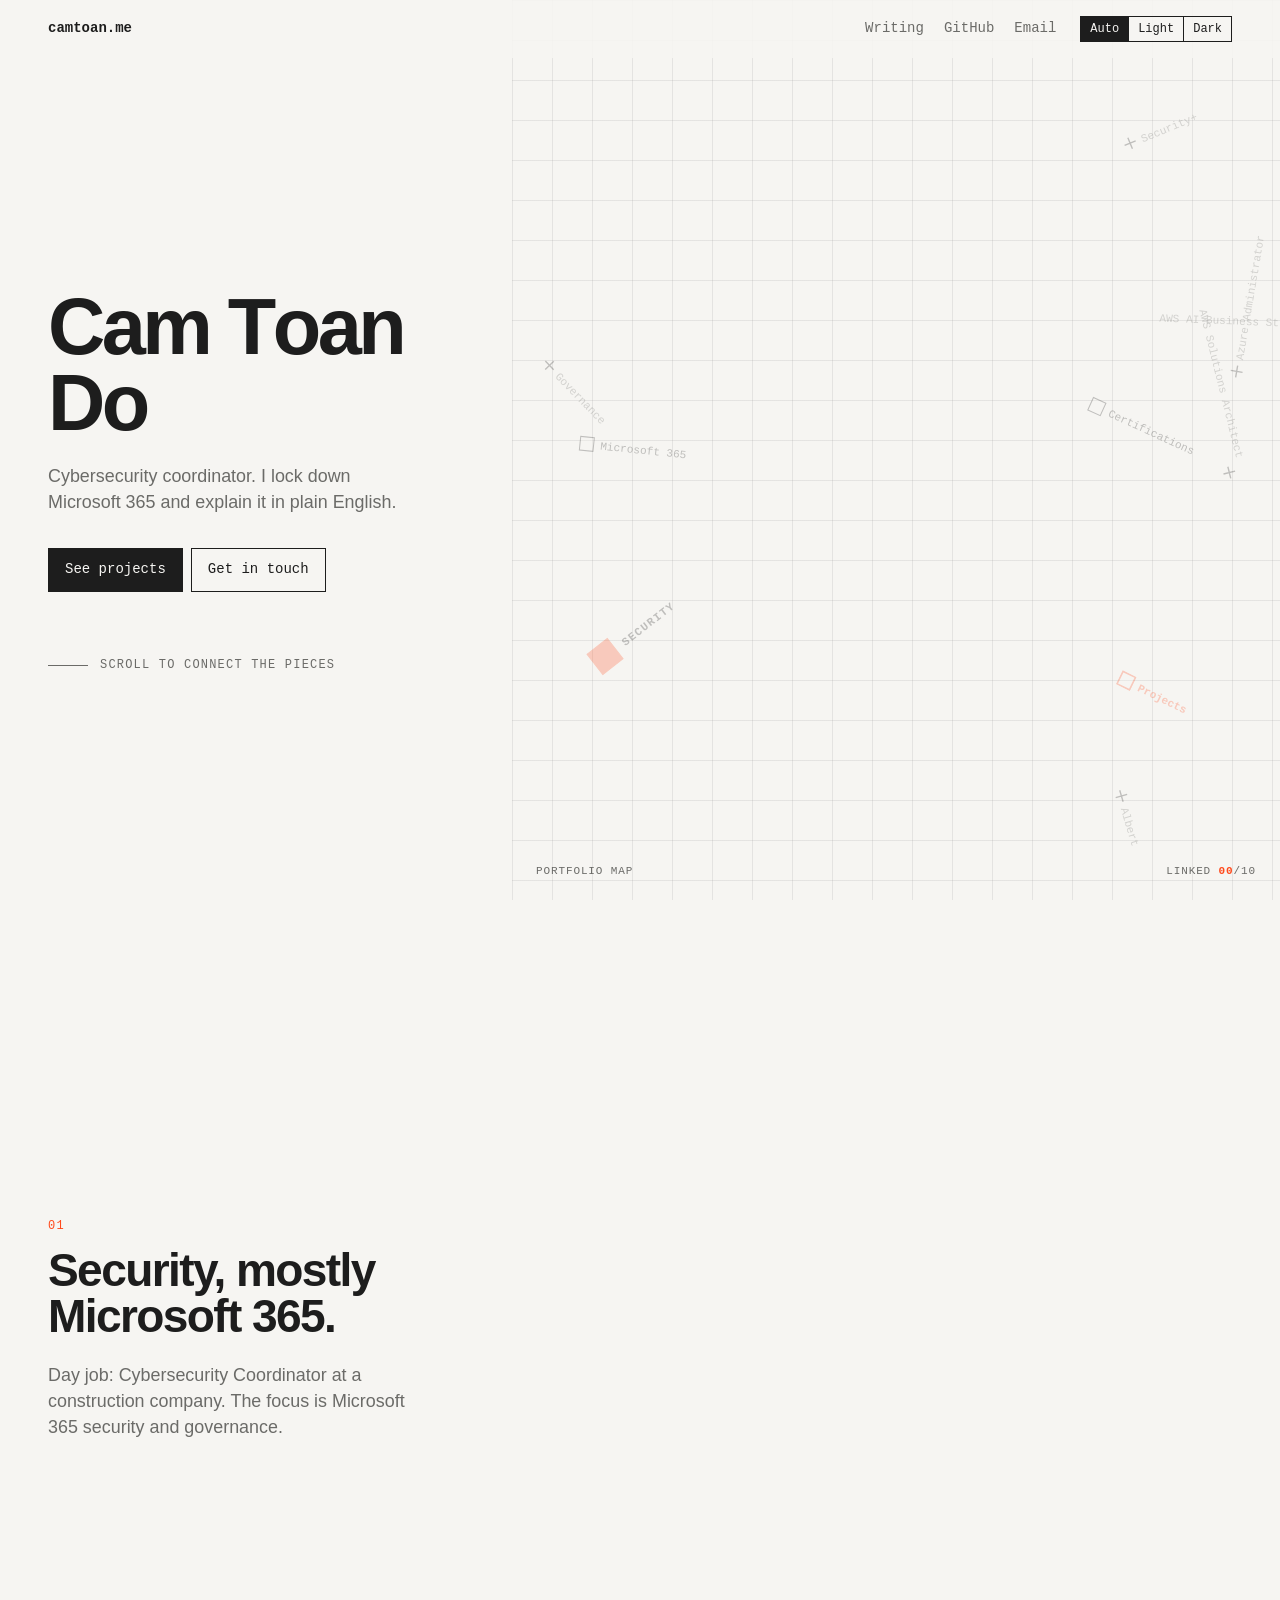
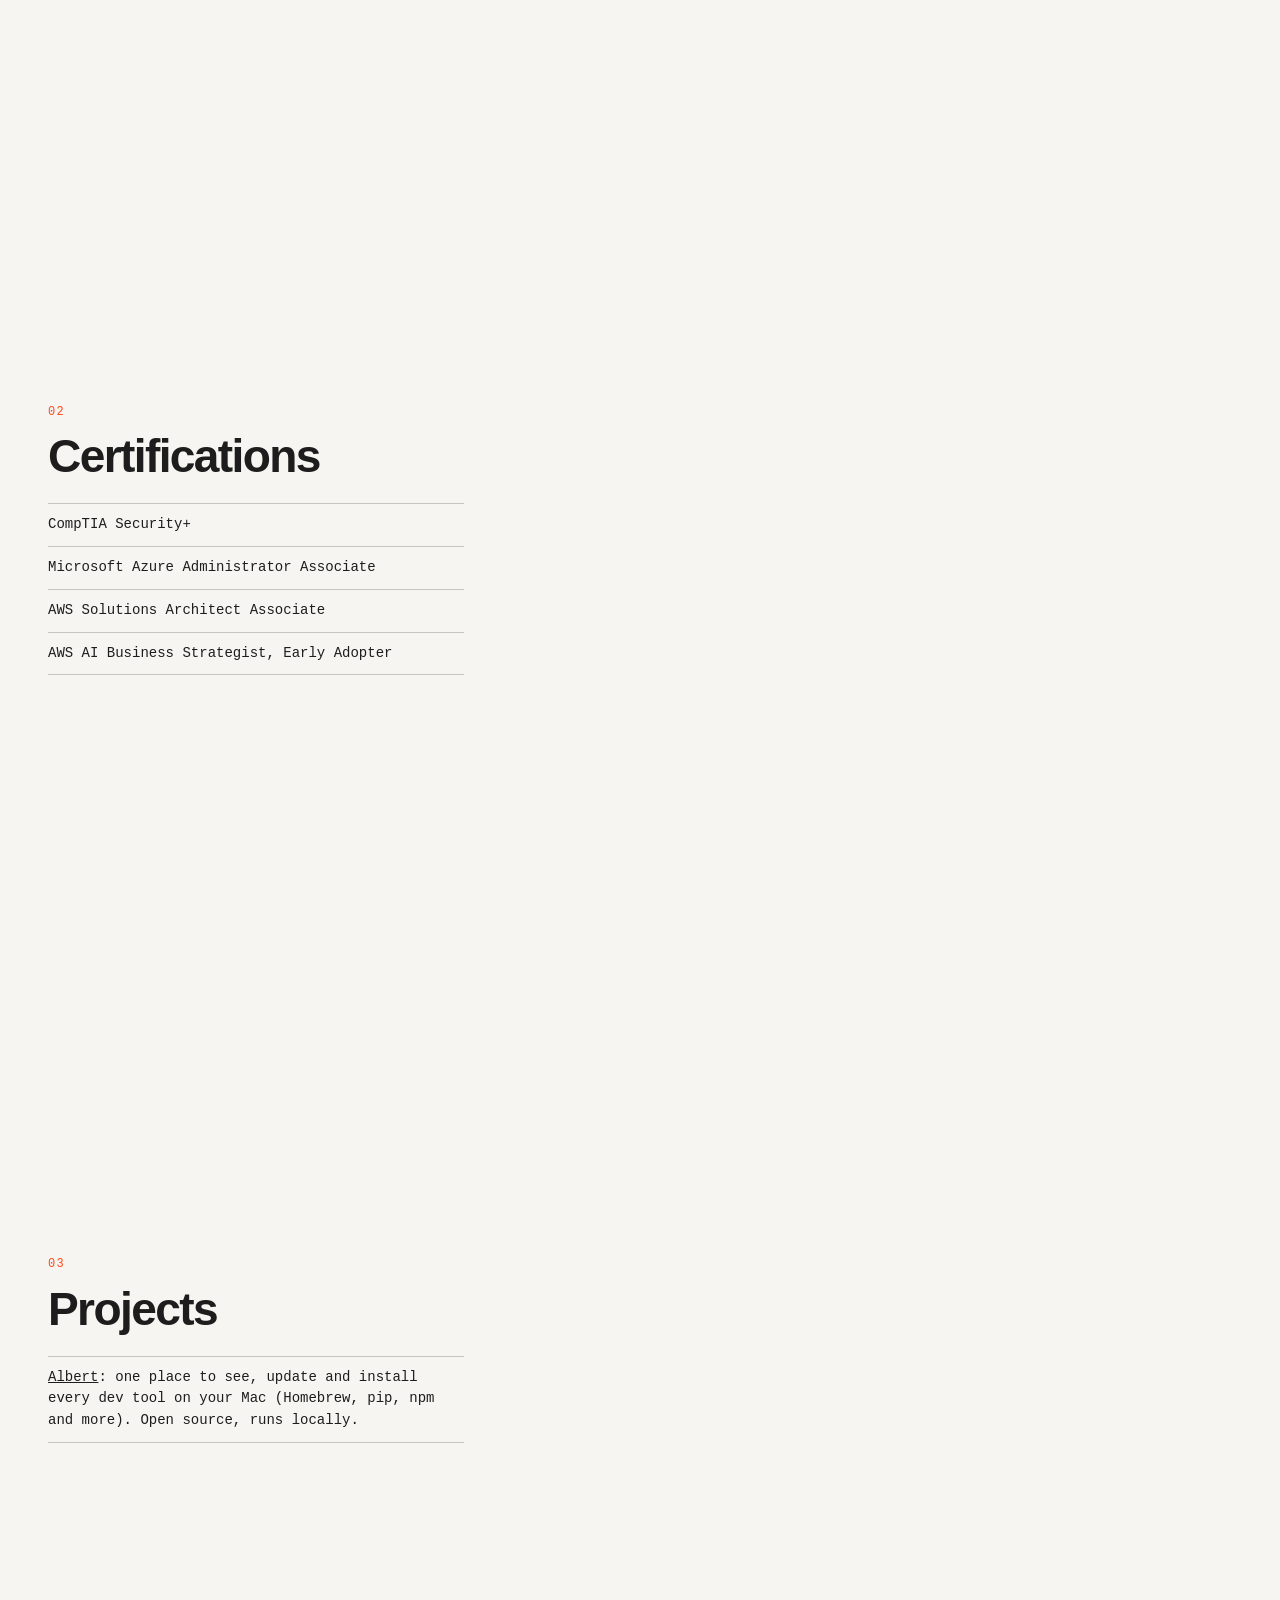
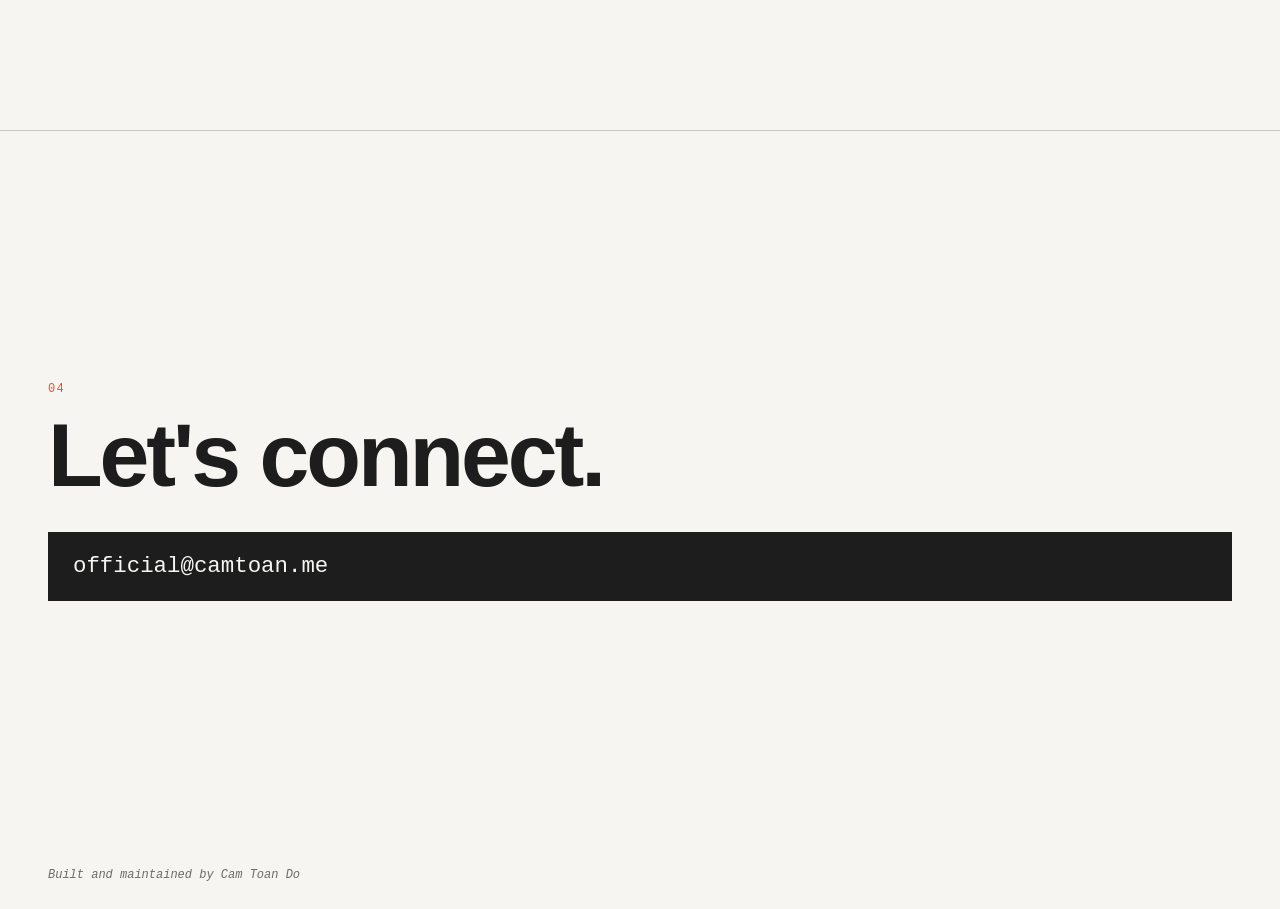
==== index.html @ 50034187 "Launch the camtoan.me personal site A one-page portfolio with a scroll-built skills map, certificati" ====
<!doctype html>
<html lang="en">
<head>
  <meta charset="utf-8">
  <meta name="viewport" content="width=device-width, initial-scale=1">
  <title>Cam Toan Do</title>
  <meta name="description" content="Cam Toan Do: cybersecurity coordinator focused on Microsoft 365 security and governance.">
  <meta name="color-scheme" content="light dark">
  <link rel="stylesheet" href="styles.css">
  <!-- loads before paint so a saved light/dark choice never flashes -->
  <script src="script.js"></script>
</head>
<body>
  <header class="bar">
    <a class="mark" href="/">camtoan.me</a>
    <nav class="nav" aria-label="Elsewhere">
      <a href="https://substack.com/@camtoando">Writing</a>
      <a href="https://github.com/camtoan-do">GitHub</a>
      <a href="mailto:official@camtoan.me">Email</a>
    </nav>
    <div class="theme" role="group" aria-label="Colour theme">
      <button type="button" data-theme-set="system" aria-pressed="true">Auto</button>
      <button type="button" data-theme-set="light" aria-pressed="false">Light</button>
      <button type="button" data-theme-set="dark" aria-pressed="false">Dark</button>
    </div>
  </header>

  <main>
    <section class="story">
      <!-- the map: scattered on arrival, each chapter below pulls its pieces into place -->
      <div class="stage" aria-hidden="true">
        <svg class="map" viewBox="0 0 900 800" preserveAspectRatio="xMidYMid meet">
          <g class="world">
            <g class="frame">
              <path d="M110 158V130h28M552 130h28v28M580 402v28h-28M138 430h-28v-28"/>
            </g>

            <g class="links">
              <line class="link" data-ch="1" data-a="core" data-b="m365" pathLength="1" x1="450" y1="380" x2="290" y2="270"/>
              <line class="link" data-ch="1" data-a="m365" data-b="gov" pathLength="1" x1="290" y1="270" x2="150" y2="190"/>
              <line class="link" data-ch="1" data-a="core" data-b="gov" pathLength="1" x1="450" y1="380" x2="150" y2="190"/>
              <line class="link" data-ch="2" data-a="core" data-b="secplus" pathLength="1" x1="450" y1="380" x2="500" y2="170"/>
              <line class="link" data-ch="2" data-a="core" data-b="cloud" pathLength="1" x1="450" y1="380" x2="650" y2="270"/>
              <line class="link" data-ch="2" data-a="cloud" data-b="azure" pathLength="1" x1="650" y1="270" x2="640" y2="120"/>
              <line class="link" data-ch="2" data-a="cloud" data-b="aws" pathLength="1" x1="650" y1="270" x2="790" y2="360"/>
              <line class="link" data-ch="2" data-a="cloud" data-b="awsai" pathLength="1" x1="650" y1="270" x2="760" y2="460"/>
              <line class="link" data-ch="3" data-a="core" data-b="projects" pathLength="1" x1="450" y1="380" x2="420" y2="580"/>
              <line class="link" data-ch="3" data-a="projects" data-b="albert" pathLength="1" x1="420" y1="580" x2="640" y2="600"/>
            </g>

            <!-- squares are topics, crosses are things -->
            <g transform="translate(450 380)"><g class="node topic core" data-id="core" data-ch="1"><rect x="-15" y="-15" width="30" height="30"/><text x="26" y="5">SECURITY</text></g></g>
            <g transform="translate(290 270)"><g class="node topic" data-id="m365" data-ch="1"><rect x="-8" y="-8" width="16" height="16"/><text x="16" y="5">Microsoft 365</text></g></g>
            <g transform="translate(150 190)"><g class="node thing" data-id="gov" data-ch="1"><path d="M-7 0H7M0-7V7"/><text x="14" y="5">Governance</text></g></g>

            <g transform="translate(650 270)"><g class="node topic" data-id="cloud" data-ch="2"><rect x="-8" y="-8" width="16" height="16"/><text x="16" y="5">Certifications</text></g></g>
            <g transform="translate(500 170)"><g class="node thing" data-id="secplus" data-ch="2"><path d="M-7 0H7M0-7V7"/><text x="14" y="5">Security+</text></g></g>
            <g transform="translate(640 120)"><g class="node thing" data-id="azure" data-ch="2"><path d="M-7 0H7M0-7V7"/><text x="14" y="5">Azure Administrator</text></g></g>
            <g transform="translate(790 360)"><g class="node thing" data-id="aws" data-ch="2"><path d="M-7 0H7M0-7V7"/><text class="end" x="-14" y="-12">AWS Solutions Architect</text></g></g>
            <g transform="translate(760 460)"><g class="node thing" data-id="awsai" data-ch="2"><path d="M-7 0H7M0-7V7"/><text class="end" x="-14" y="5">AWS AI Business Strategist</text></g></g>

            <g transform="translate(420 580)"><g class="node topic live" data-id="projects" data-ch="3"><rect class="ping" x="-8" y="-8" width="16" height="16"/><rect x="-8" y="-8" width="16" height="16"/><text x="16" y="5">Projects</text></g></g>
            <g transform="translate(640 600)"><a href="https://github.com/kamllistos/albert" tabindex="-1" class="node thing" data-id="albert" data-ch="3"><path d="M-7 0H7M0-7V7"/><text x="14" y="5">Albert</text></a></g>
          </g>
        </svg>
        <p class="readout"><span>Portfolio map</span><span class="count">linked <b>00</b>/10</span></p>
      </div>

      <div class="steps">
        <div class="step hero">
          <h1 aria-label="Cam Toan Do">Cam Toan Do</h1>
          <p class="lede">Cybersecurity coordinator. I lock down Microsoft 365 and explain it in plain English.</p>
          <div class="ctas">
            <a class="btn on" href="#projects">See projects</a>
            <a class="btn" href="mailto:official@camtoan.me">Get in touch</a>
          </div>
          <p class="hint">Scroll to connect the pieces</p>
        </div>

        <article class="step chapter">
          <p class="num">01</p>
          <h2>Security, mostly Microsoft&nbsp;365.</h2>
          <p>Day job: Cybersecurity Coordinator at a construction company. The focus is Microsoft 365 security and governance.</p>
        </article>

        <article class="step chapter">
          <p class="num">02</p>
          <h2>Certifications</h2>
          <ul class="list">
            <li>CompTIA Security+</li>
            <li>Microsoft Azure Administrator Associate</li>
            <li>AWS Solutions Architect Associate</li>
            <li>AWS AI Business Strategist, Early Adopter</li>
          </ul>
        </article>

        <article class="step chapter" id="projects">
          <p class="num">03</p>
          <h2>Projects</h2>
          <ul class="list">
            <li><a href="https://github.com/kamllistos/albert">Albert</a>: one place to see, update and install every dev tool on your Mac (Homebrew, pip, npm and more). Open source, runs locally.</li>
          </ul>
        </article>
      </div>
    </section>

    <section class="contact">
      <p class="num">04</p>
      <h2>Let's connect.</h2>
      <a class="btn on big" href="mailto:official@camtoan.me">official@camtoan.me</a>
    </section>
  </main>

  <footer class="foot">Built and maintained by Cam Toan Do</footer>
</body>
</html>
---- styles.css ----
:root {
  --bg: #f6f5f2;
  --ink: #1d1d1d;
  --muted: #6b6b68;
  --accent: #ff4a1c;
  --line: rgba(29, 29, 29, .22);
  --rule: rgba(29, 29, 29, .08);
  --sans: ui-sans-serif, -apple-system, BlinkMacSystemFont, "Helvetica Neue", Arial, sans-serif;
  --mono: ui-monospace, "SF Mono", SFMono-Regular, Menlo, Consolas, "Liberation Mono", monospace;
  --pad: clamp(16px, 4vw, 48px);
}

/* dark: follow the system unless the visitor picked Light; or forced with Dark */
@media (prefers-color-scheme: dark) {
  :root:not([data-theme="light"]) {
    --bg: #121211;
    --ink: #ecebe7;
    --muted: #9a9995;
    --accent: #ff5a2e;
    --line: rgba(236, 235, 231, .22);
    --rule: rgba(236, 235, 231, .07);
    color-scheme: dark;
  }
}
:root[data-theme="dark"] {
  --bg: #121211;
  --ink: #ecebe7;
  --muted: #9a9995;
  --accent: #ff5a2e;
  --line: rgba(236, 235, 231, .22);
  --rule: rgba(236, 235, 231, .07);
  color-scheme: dark;
}
:root[data-theme="light"] { color-scheme: light; }

* { box-sizing: border-box; }
html, body { margin: 0; }
body { background: var(--bg); color: var(--ink); font: 14px/1.55 var(--mono); }
a { color: inherit; }
:focus-visible { outline: 2px solid var(--accent); outline-offset: 3px; }

/* top bar */
.bar { position: fixed; inset: 0 0 auto; z-index: 10; display: flex; align-items: center; gap: 24px; padding: 16px var(--pad); background: color-mix(in srgb, var(--bg) 88%, transparent); }
.mark { text-decoration: none; font-weight: 700; margin-right: auto; }
.nav { display: flex; gap: 20px; }
.nav a { text-decoration: none; color: var(--muted); }
.nav a:hover, .nav a:focus-visible { color: var(--ink); text-decoration: underline; }
.theme { display: flex; border: 1px solid var(--ink); }
.theme button { font: 12px var(--mono); color: var(--ink); background: none; border: 0; padding: 5px 9px; cursor: pointer; }
.theme button + button { border-left: 1px solid var(--ink); }
.theme button[aria-pressed="true"] { background: var(--ink); color: var(--bg); }

/* story: text column on the left, map pinned on the right while you scroll */
.story { display: grid; grid-template-columns: minmax(0, 2fr) minmax(0, 3fr); }
.stage {
  grid-column: 2; grid-row: 1; position: sticky; top: 0; height: 100dvh; overflow: hidden;
  background-image: linear-gradient(var(--rule) 1px, transparent 1px), linear-gradient(90deg, var(--rule) 1px, transparent 1px);
  background-size: 40px 40px;
  background-position: var(--gx, 0) var(--gy, 0);
}
.steps { grid-column: 1; grid-row: 1; position: relative; z-index: 1; }
.step { min-height: 90dvh; display: flex; flex-direction: column; justify-content: center; padding: 96px var(--pad) 48px; }
.hero { min-height: 100dvh; }

.map { width: 100%; height: 100%; overflow: visible; }
.map text { font: 13px var(--mono); fill: var(--ink); }
.map text.end { text-anchor: end; }
.node { transform-box: fill-box; transform-origin: center; cursor: default; transition: opacity .25s; }
.map a.node { cursor: pointer; }
.topic rect { fill: var(--bg); stroke: var(--ink); stroke-width: 1.2; }
.core rect { fill: var(--accent); stroke: var(--accent); }
.core text { font-weight: 700; letter-spacing: .12em; }
.thing path { stroke: var(--ink); stroke-width: 1.6; }
.thing text { fill: var(--muted); }
.live rect { stroke: var(--accent); stroke-width: 1.6; }
.live text { fill: var(--accent); font-weight: 700; }
.ping { fill: none; transform-box: fill-box; transform-origin: center; animation: ping 2.4s ease-out infinite; }
.link { stroke: var(--line); stroke-width: 1; stroke-dasharray: 1; stroke-dashoffset: 1; transition: stroke .25s, opacity .25s; }
.frame path { fill: none; stroke: var(--accent); stroke-width: 1.5; }
.frame { transform-box: fill-box; transform-origin: center; opacity: 0; }

/* hover a piece: it and its neighbours stay lit, the rest fade back */
.map.focus .node:not(.lit) { opacity: .2 !important; }
.map.focus .link:not(.lit) { opacity: .15; }
.map .link.lit { stroke: var(--accent); stroke-width: 1.5; }
.map a.node:hover text { text-decoration: underline; }

.readout { position: absolute; left: 24px; right: 24px; bottom: 20px; margin: 0; display: flex; justify-content: space-between; font-size: 11px; color: var(--muted); letter-spacing: .08em; text-transform: uppercase; }
.count b { color: var(--accent); font-weight: 700; }

@keyframes ping {
  from { transform: scale(1); opacity: .9; }
  to { transform: scale(2.6); opacity: 0; }
}

/* type */
.eyebrow, .num, .hint { margin: 0; font-size: 12px; color: var(--muted); letter-spacing: .1em; text-transform: uppercase; }
.num { color: var(--accent); }
h1 { margin: 16px 0 0; font: 800 clamp(3rem, 6.2vw, 6rem)/.95 var(--sans); letter-spacing: -.045em; }
h1 .word { display: inline-block; white-space: nowrap; }
h1 .ch { display: inline-block; }
h2 { margin: 12px 0 0; max-width: 14ch; font: 750 clamp(2rem, 3.6vw, 3.4rem)/1 var(--sans); letter-spacing: -.035em; }
.lede, .step p:not(.num, .eyebrow, .hint) { margin: 24px 0 0; max-width: 38ch; font: 400 clamp(1.05rem, 1.4vw, 1.25rem)/1.45 var(--sans); color: var(--muted); }
.lede { margin-top: 24px; }
.list { margin: 24px 0 0; padding: 0; list-style: none; max-width: 420px; }
.list li { padding: 10px 0; border-top: 1px solid var(--line); }
.list li:last-child { border-bottom: 1px solid var(--line); }
.hint { margin-top: 64px; display: flex; align-items: center; gap: 12px; }
.hint::before { content: ""; width: 40px; height: 1px; background: currentColor; }

.ctas { display: flex; flex-wrap: wrap; gap: 8px; margin-top: 32px; }
.btn { display: inline-block; border: 1px solid var(--ink); padding: 10px 16px; text-decoration: none; white-space: nowrap; transition: transform .12s ease, background .15s; }
.btn:hover, .btn:focus-visible { background: color-mix(in srgb, var(--ink) 7%, transparent); }
.btn.on { background: var(--ink); color: var(--bg); }
.btn.on:hover, .btn.on:focus-visible { background: var(--accent); border-color: var(--accent); color: #fff; }
.btn:active { transform: translateY(1px); }
.btn.big { margin-top: 32px; font-size: clamp(1rem, 2vw, 1.4rem); padding: 16px 24px; }

.contact { min-height: 80dvh; display: flex; flex-direction: column; justify-content: center; padding: 96px var(--pad); border-top: 1px solid var(--line); }
.contact h2 { max-width: none; font-size: clamp(2.6rem, 7vw, 6.5rem); }

.foot { padding: 16px var(--pad) 24px; color: var(--muted); font-size: 12px; font-style: italic; }

/* scroll reveals: only when the script runs, so text is never stuck hidden */
.js .chapter > * { opacity: 0; transform: translateY(28px); transition: opacity .6s ease, transform .7s cubic-bezier(.2, .7, .2, 1); }
.js .chapter > :nth-child(2) { transition-delay: .08s; }
.js .chapter > :nth-child(3) { transition-delay: .16s; }
.js .chapter.in > * { opacity: 1; transform: none; }
.js h1 .ch { opacity: 0; transform: translate(var(--x), var(--y)) rotate(var(--r)); transition: opacity .5s ease, transform .9s cubic-bezier(.2, .7, .2, 1); transition-delay: var(--d); }
.js h1.built .ch { opacity: 1; transform: none; }

/* phones: map pins to the top half, text scrolls under it */
@media (max-width: 900px) {
  .bar { gap: 14px; padding: 12px 16px; }
  .nav { display: none; }
  .story { display: block; }
  .stage { top: 0; height: 52dvh; z-index: 2; border-bottom: 1px solid var(--line); background-color: var(--bg); }
  .map text { font-size: 24px; }
  .thing text { display: none; }
  .core text { font-size: 28px; }
  .readout { left: 16px; right: 16px; bottom: 10px; }
  .step { min-height: 70dvh; padding: 48px 16px; }
  .hero { min-height: 48dvh; padding-top: 32px; }
  .hint { margin-top: 32px; }
  .contact { padding: 72px 16px; }
}
@media (max-width: 420px) {
  .theme button { padding: 5px 7px; }
}

@media (prefers-reduced-motion: reduce) {
  .ping { animation: none; opacity: 0; }
  .btn, .node, .link { transition: none; }
  .js .chapter > *, .js h1 .ch { opacity: 1; transform: none; transition: none; }
}
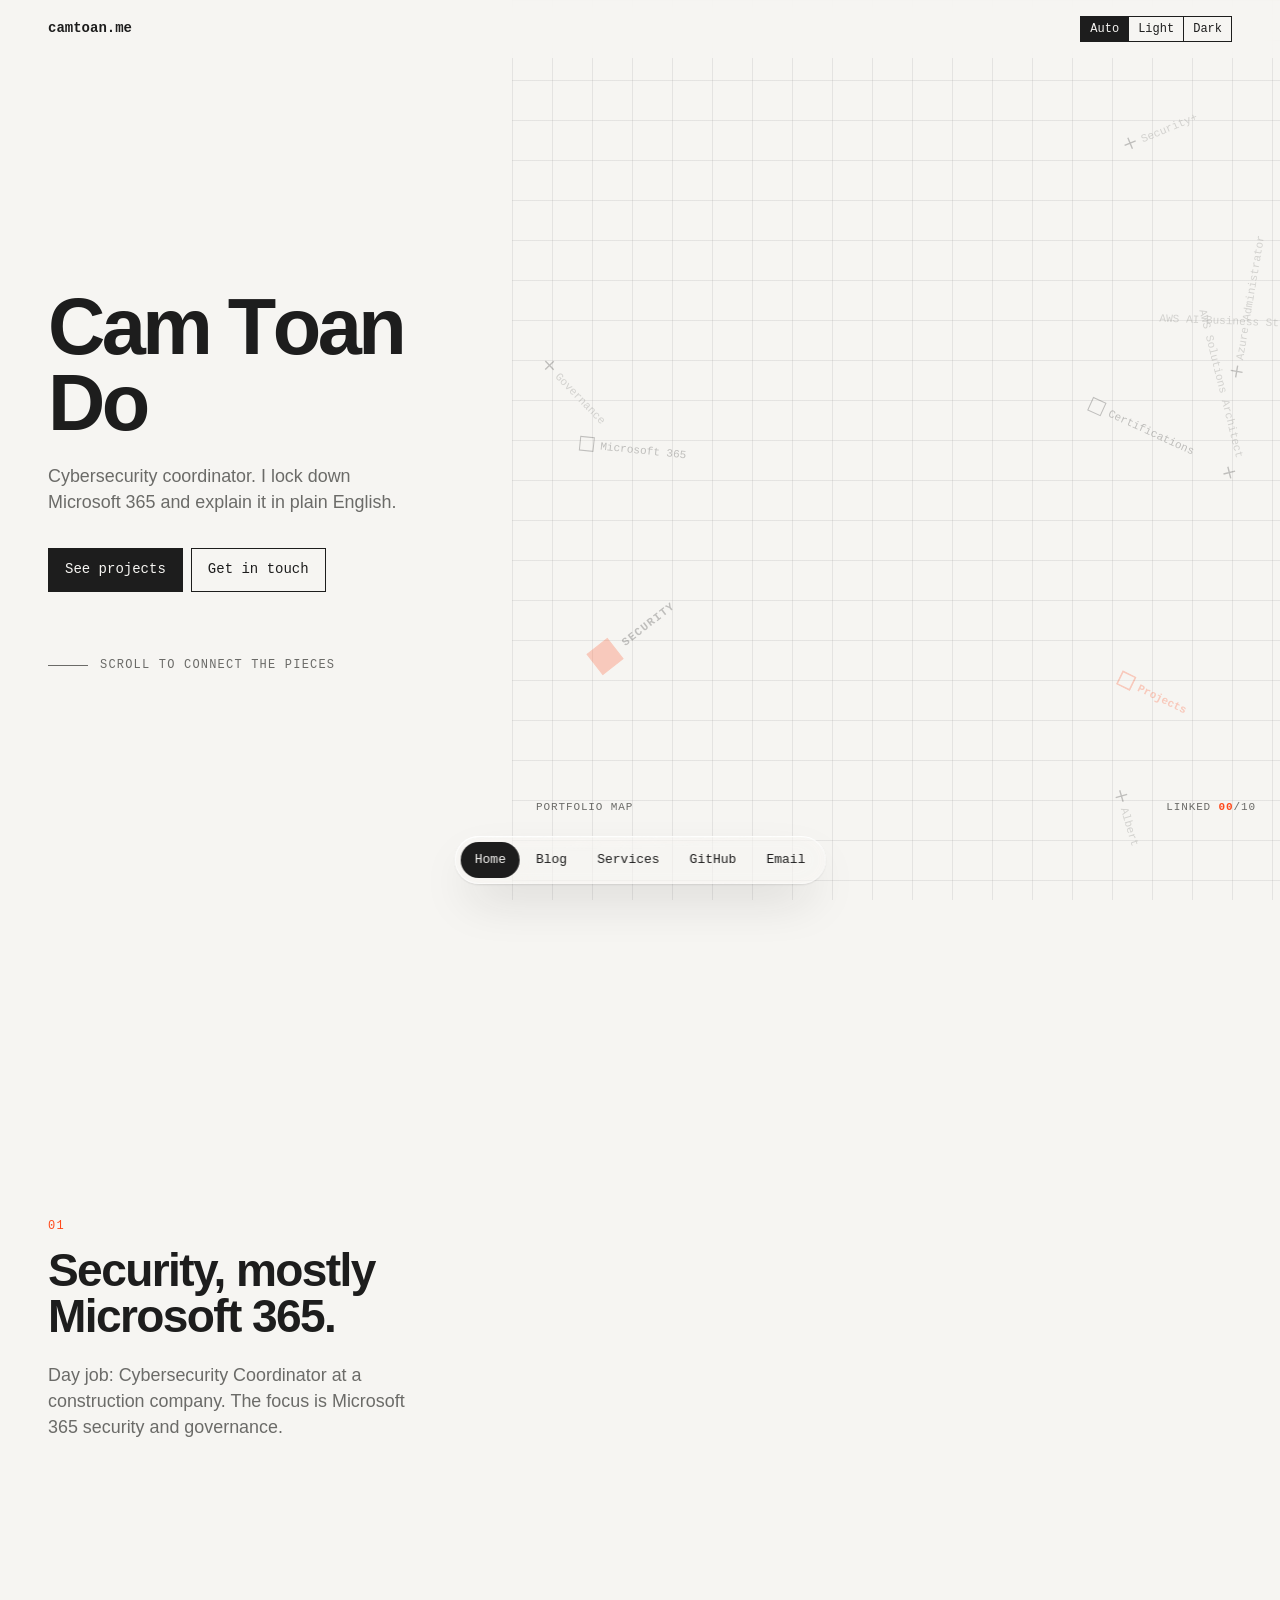
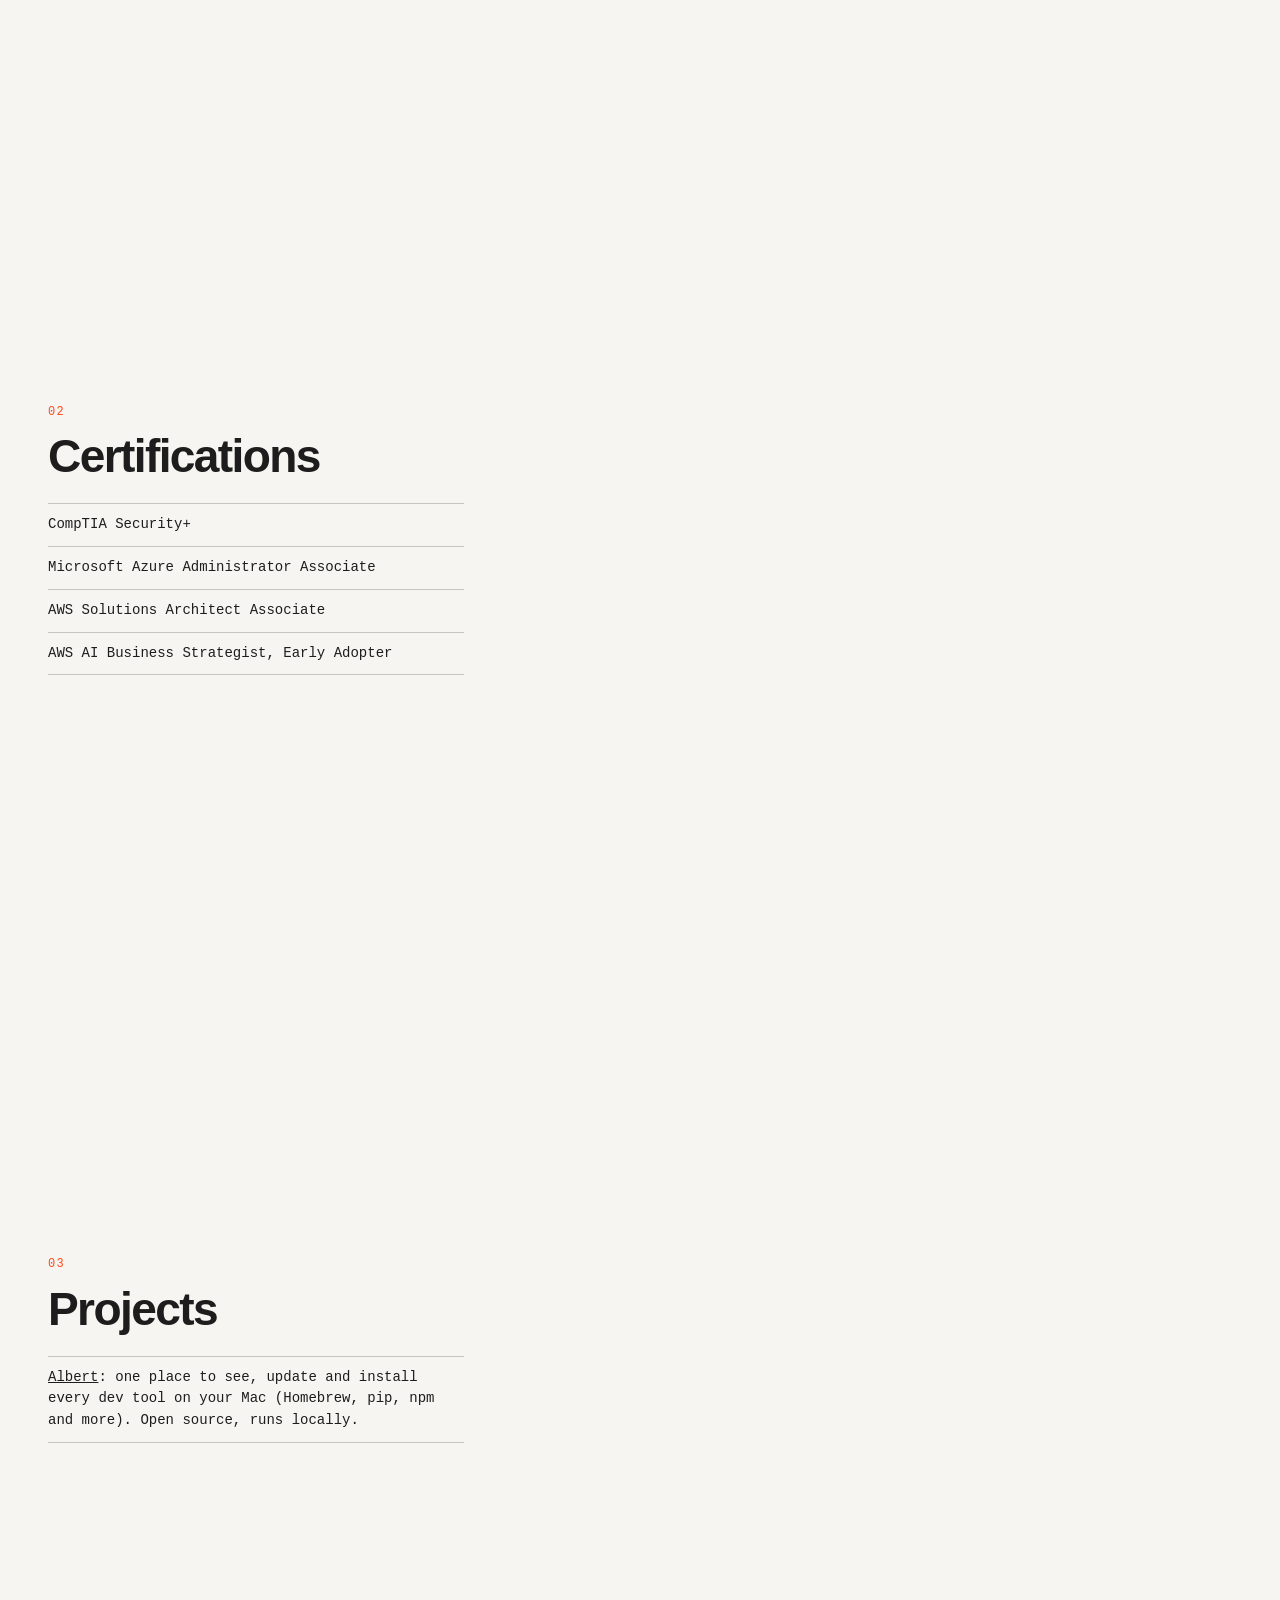
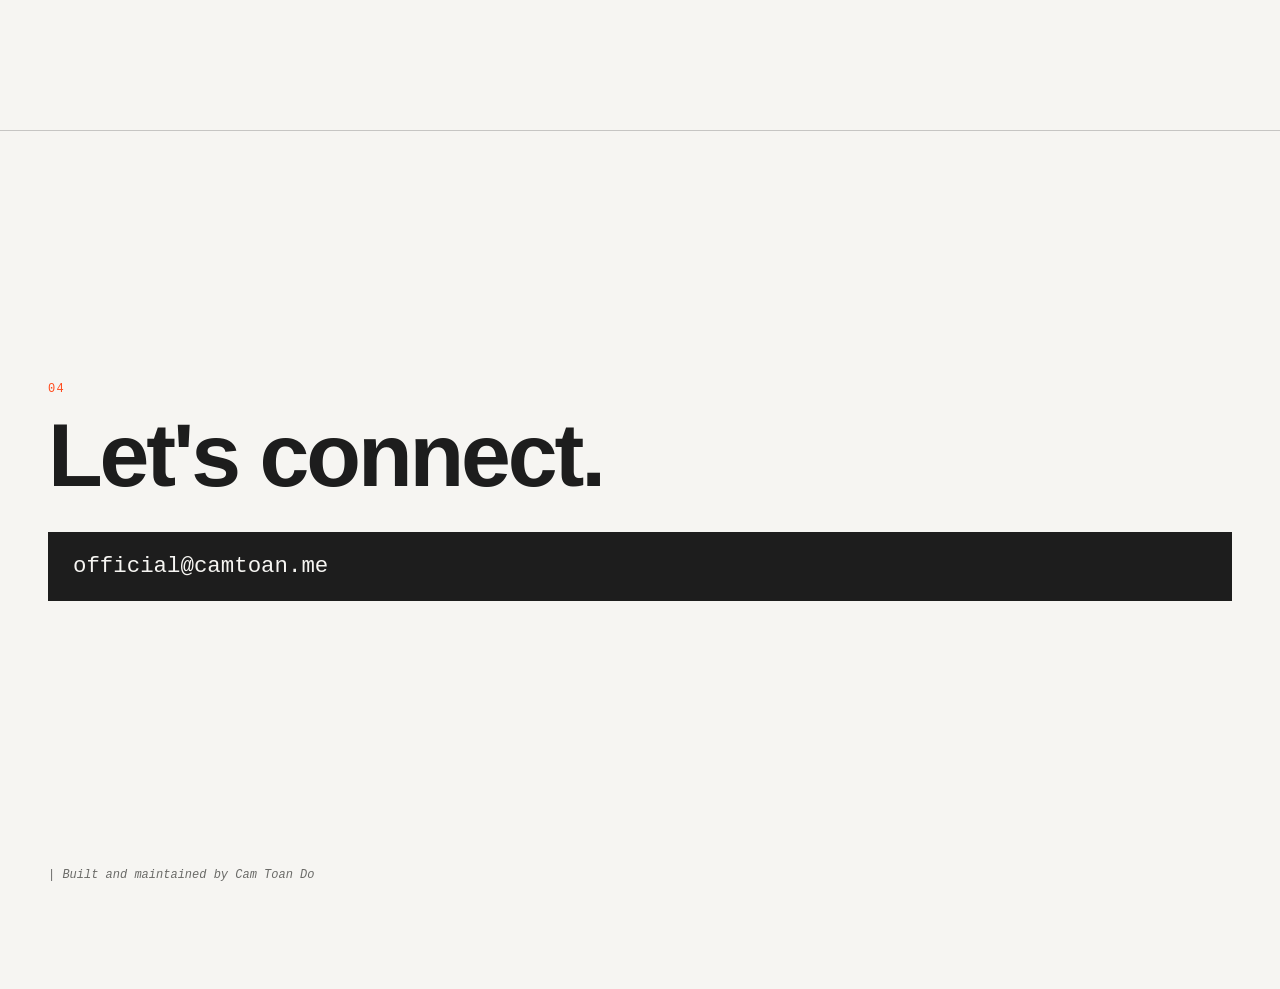
==== commit af39404e: "Add a blog and a Services page, a floating liquid-glass menu and ASCII touches - /blog/ lists posts " ====
--- a/index.html
+++ b/index.html
@@ -6,24 +6,32 @@
   <title>Cam Toan Do</title>
   <meta name="description" content="Cam Toan Do: cybersecurity coordinator focused on Microsoft 365 security and governance.">
   <meta name="color-scheme" content="light dark">
+  <link rel="icon" href="favicon.svg" type="image/svg+xml">
+  <link rel="icon" href="favicon.png" type="image/png" sizes="64x64">
+  <link rel="apple-touch-icon" href="apple-touch-icon.png">
   <link rel="stylesheet" href="styles.css">
   <!-- loads before paint so a saved light/dark choice never flashes -->
   <script src="script.js"></script>
+  <script src="glass.js" defer></script>
 </head>
 <body>
   <header class="bar">
     <a class="mark" href="/">camtoan.me</a>
-    <nav class="nav" aria-label="Elsewhere">
-      <a href="https://substack.com/@camtoando">Writing</a>
-      <a href="https://github.com/camtoan-do">GitHub</a>
-      <a href="mailto:official@camtoan.me">Email</a>
-    </nav>
     <div class="theme" role="group" aria-label="Colour theme">
       <button type="button" data-theme-set="system" aria-pressed="true">Auto</button>
       <button type="button" data-theme-set="light" aria-pressed="false">Light</button>
       <button type="button" data-theme-set="dark" aria-pressed="false">Dark</button>
     </div>
   </header>
+
+  <!-- floating glass dock: the main menu on every page and every screen size -->
+  <nav class="dock glass" aria-label="Main">
+    <a href="/" aria-current="page">Home</a>
+    <a href="/blog/">Blog</a>
+    <a href="/services/">Services</a>
+    <a href="https://github.com/camtoan-do">GitHub</a>
+    <a href="mailto:official@camtoan.me">Email</a>
+  </nav>
 
   <main>
     <section class="story">
@@ -111,6 +119,6 @@
     </section>
   </main>
 
-  <footer class="foot">Built and maintained by Cam Toan Do</footer>
+  <footer class="foot"><span class="spin" aria-hidden="true"></span>Built and maintained by Cam Toan Do</footer>
 </body>
 </html>
--- a/styles.css
+++ b/styles.css
@@ -40,11 +40,8 @@
 :focus-visible { outline: 2px solid var(--accent); outline-offset: 3px; }
 
 /* top bar */
-.bar { position: fixed; inset: 0 0 auto; z-index: 10; display: flex; align-items: center; gap: 24px; padding: 16px var(--pad); background: color-mix(in srgb, var(--bg) 88%, transparent); }
+.bar { position: fixed; inset: 0 0 auto; z-index: 10; display: flex; align-items: center; gap: 24px; padding: 16px var(--pad); background: color-mix(in srgb, var(--bg) 88%, transparent); backdrop-filter: blur(10px); -webkit-backdrop-filter: blur(10px); }
 .mark { text-decoration: none; font-weight: 700; margin-right: auto; }
-.nav { display: flex; gap: 20px; }
-.nav a { text-decoration: none; color: var(--muted); }
-.nav a:hover, .nav a:focus-visible { color: var(--ink); text-decoration: underline; }
 .theme { display: flex; border: 1px solid var(--ink); }
 .theme button { font: 12px var(--mono); color: var(--ink); background: none; border: 0; padding: 5px 9px; cursor: pointer; }
 .theme button + button { border-left: 1px solid var(--ink); }
@@ -85,7 +82,7 @@
 .map .link.lit { stroke: var(--accent); stroke-width: 1.5; }
 .map a.node:hover text { text-decoration: underline; }
 
-.readout { position: absolute; left: 24px; right: 24px; bottom: 20px; margin: 0; display: flex; justify-content: space-between; font-size: 11px; color: var(--muted); letter-spacing: .08em; text-transform: uppercase; }
+.readout { position: absolute; left: 24px; right: 24px; bottom: 84px; margin: 0; display: flex; justify-content: space-between; font-size: 11px; color: var(--muted); letter-spacing: .08em; text-transform: uppercase; }
 .count b { color: var(--accent); font-weight: 700; }
 
 @keyframes ping {
@@ -119,7 +116,7 @@
 .contact { min-height: 80dvh; display: flex; flex-direction: column; justify-content: center; padding: 96px var(--pad); border-top: 1px solid var(--line); }
 .contact h2 { max-width: none; font-size: clamp(2.6rem, 7vw, 6.5rem); }
 
-.foot { padding: 16px var(--pad) 24px; color: var(--muted); font-size: 12px; font-style: italic; }
+.foot { padding: 16px var(--pad) 104px; color: var(--muted); font-size: 12px; font-style: italic; }
 
 /* scroll reveals: only when the script runs, so text is never stuck hidden */
 .js .chapter > * { opacity: 0; transform: translateY(28px); transition: opacity .6s ease, transform .7s cubic-bezier(.2, .7, .2, 1); }
@@ -132,7 +129,6 @@
 /* phones: map pins to the top half, text scrolls under it */
 @media (max-width: 900px) {
   .bar { gap: 14px; padding: 12px 16px; }
-  .nav { display: none; }
   .story { display: block; }
   .stage { top: 0; height: 52dvh; z-index: 2; border-bottom: 1px solid var(--line); background-color: var(--bg); }
   .map text { font-size: 24px; }
@@ -153,3 +149,115 @@
   .btn, .node, .link { transition: none; }
   .js .chapter > *, .js h1 .ch { opacity: 1; transform: none; transition: none; }
 }
+
+/* ---- Liquid glass: the floating dock and the construction sign. ----
+   A clear, thick-looking lens: light fill, bright rim that turns toward the pointer, inner glow, soft shadow.
+   glass.js adds the real bending of whatever is behind it at the rim (Chromium); elsewhere it is frosted glass. */
+:root {
+  --glass-fill: rgba(255, 255, 255, .1); --glass-rim: rgba(255, 255, 255, .95); --glass-rim-dim: rgba(255, 255, 255, .28);
+  --glass-glow: rgba(255, 255, 255, .14); --glass-shade: rgba(29, 29, 29, .22);
+}
+@media (prefers-color-scheme: dark) {
+  :root:not([data-theme="light"]) {
+    --glass-fill: rgba(255, 255, 255, .03); --glass-rim: rgba(255, 255, 255, .55); --glass-rim-dim: rgba(255, 255, 255, .1);
+    --glass-glow: rgba(255, 255, 255, .06); --glass-shade: rgba(0, 0, 0, .65);
+  }
+}
+:root[data-theme="dark"] {
+  --glass-fill: rgba(255, 255, 255, .03); --glass-rim: rgba(255, 255, 255, .55); --glass-rim-dim: rgba(255, 255, 255, .1);
+  --glass-glow: rgba(255, 255, 255, .06); --glass-shade: rgba(0, 0, 0, .65);
+}
+.glass-defs { position: absolute; width: 0; height: 0; }
+.glass {
+  --glint: 135deg; --glass-blur: .8px;
+  isolation: isolate; border-radius: 40px; background: var(--glass-fill);
+  backdrop-filter: blur(6px) saturate(1.8); -webkit-backdrop-filter: blur(6px) saturate(1.8);
+  box-shadow:
+    inset 0 1px 1px var(--glass-rim), inset 0 -1px 1px var(--glass-rim-dim), inset 0 0 26px var(--glass-glow),
+    0 1px 2px rgba(0, 0, 0, .1), 0 22px 50px -14px var(--glass-shade);
+}
+.glass::before {
+  content: ""; position: absolute; inset: 0; border-radius: inherit; padding: 1.2px; pointer-events: none;
+  background: linear-gradient(var(--glint), var(--glass-rim), transparent 32%, transparent 68%, var(--glass-rim-dim));
+  -webkit-mask: linear-gradient(#000 0 0) content-box, linear-gradient(#000 0 0); -webkit-mask-composite: xor;
+  mask: linear-gradient(#000 0 0) content-box exclude, linear-gradient(#000 0 0);
+}
+.glass::after {
+  content: ""; position: absolute; inset: 0; z-index: -1; border-radius: inherit; pointer-events: none;
+  background: radial-gradient(120% 90% at 18% -20%, var(--glass-glow), transparent 60%);
+}
+
+/* dock: the menu floats at the bottom centre, like a phone tab bar */
+.dock { position: fixed; left: 50%; bottom: 16px; translate: -50% 0; z-index: 11; display: flex; gap: 2px; padding: 6px; border-radius: 999px; --glass-bezel: 18px;
+  /* text scrolls under the dock, so it is frostier than the other glass to keep its labels readable */
+  background: color-mix(in srgb, var(--bg) 58%, transparent); --glass-blur: 7px; }
+.dock a { padding: 8px 14px; border-radius: 999px; text-decoration: none; white-space: nowrap; font-size: 13px; transition: background .2s, color .2s; }
+.dock a:hover, .dock a:focus-visible { background: color-mix(in srgb, var(--ink) 9%, transparent); }
+.dock a[aria-current="page"] { background: var(--ink); color: var(--bg); }
+
+/* inner pages (blog, services): one text column on grid paper */
+.page {
+  min-height: 100dvh; padding: 128px var(--pad) 120px;
+  background-image: linear-gradient(var(--rule) 1px, transparent 1px), linear-gradient(90deg, var(--rule) 1px, transparent 1px);
+  background-size: 40px 40px;
+}
+.page > * { max-width: 760px; }
+.page h1 { font-size: clamp(2.6rem, 6vw, 5rem); }
+.back { display: inline-block; margin-bottom: 24px; color: var(--muted); text-decoration: none; }
+.back:hover { color: var(--ink); }
+
+/* blog list, laid out like a terminal listing */
+.prompt { margin: 48px 0 0; color: var(--muted); }
+.prompt b { color: var(--accent); font-weight: 400; }
+.cursor { display: inline-block; width: 1ch; background: var(--accent); color: transparent; animation: blink 1.1s steps(1) infinite; }
+@keyframes blink { 50% { opacity: 0; } }
+.posts { list-style: none; margin: 12px 0 0; padding: 0; border-top: 1px solid var(--line); }
+.posts li { display: grid; grid-template-columns: 11ch 1fr; gap: 4px 16px; padding: 16px 0; border-bottom: 1px solid var(--line); }
+.posts time { color: var(--muted); }
+.posts a { font: 700 1.15rem/1.3 var(--sans); letter-spacing: -.01em; text-decoration: none; }
+.posts a:hover { color: var(--accent); }
+.posts .where { margin-left: 8px; font: 11px var(--mono); color: var(--accent); letter-spacing: .06em; text-transform: uppercase; white-space: nowrap; }
+.posts p { grid-column: 2; margin: 0; font: 400 1rem/1.5 var(--sans); color: var(--muted); }
+
+/* a post */
+.prose h1 { font-size: clamp(2.2rem, 5vw, 3.6rem); line-height: 1; }
+.prose h2 { max-width: none; margin-top: 40px; font-size: 1.5rem; letter-spacing: -.02em; }
+.prose p, .prose li { font: 400 1.1rem/1.6 var(--sans); }
+.prose .lede { margin-bottom: 40px; }
+.prose hr { border: 0; border-top: 1px solid var(--line); margin: 48px 0; }
+
+/* services: an ASCII barrier with marching stripes, sitting on glass */
+.sign { position: relative; width: fit-content; max-width: 100%; margin-top: 48px; padding: 28px 32px; overflow: hidden; --glass-bezel: 26px; }
+.ascii { margin: 0; font: 13px/1.25 var(--mono); white-space: pre; }
+.frames { position: relative; }
+.frames pre + pre { position: absolute; inset: 0; }
+.sign .ascii b { color: var(--accent); font-weight: 700; }
+.progress { margin: 16px 0 0; white-space: nowrap; color: var(--muted); }
+.progress i { display: inline-block; width: 20ch; vertical-align: bottom; overflow: hidden; font-style: normal; color: var(--accent); }
+
+/* footer: a tiny ASCII spinner (static where the browser cannot animate it) */
+.spin::before { content: "| "; white-space: pre; font-style: normal; }
+
+@media (prefers-reduced-motion: no-preference) {
+  .glass { transition: transform .45s cubic-bezier(.34, 1.56, .64, 1); }
+  .frames pre { animation: frame-a .9s steps(1) infinite; }
+  .frames pre + pre { animation-name: frame-b; }
+  @keyframes frame-a { 0% { opacity: 1; } 50% { opacity: 0; } }
+  @keyframes frame-b { 0% { opacity: 0; } 50% { opacity: 1; } }
+  .progress i { animation: fill 6s steps(20) infinite; }
+  @keyframes fill { from { width: 0; } to { width: 20ch; } }
+  .spin::before { animation: spin .8s steps(1) infinite; }
+  @keyframes spin { 0% { content: "| "; } 25% { content: "/ "; } 50% { content: "- "; } 75% { content: "\\ "; } }
+}
+@media (prefers-reduced-motion: reduce) {
+  .frames pre + pre { display: none; }
+  .cursor { animation: none; }
+}
+@media (max-width: 900px) {
+  .dock a { padding: 8px 10px; font-size: 12px; }
+  .page { padding: 96px 16px 120px; }
+  .posts li { grid-template-columns: 1fr; }
+  .posts p { grid-column: 1; }
+  .sign { padding: 20px 16px; }
+  .ascii { font-size: 10px; }
+}
